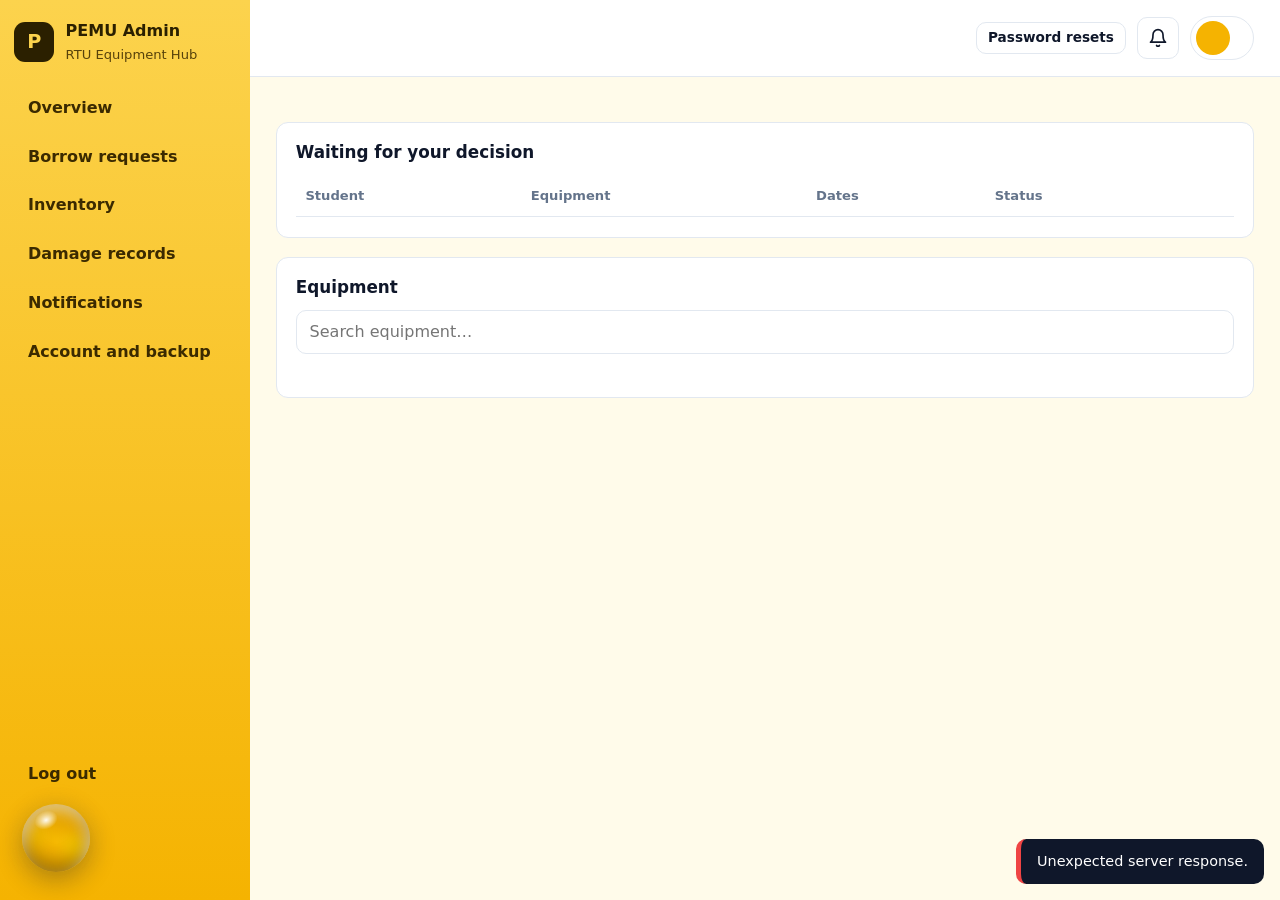
==== admin/index.html @ 4c662b3b "Initial backend for RTU Equipment Hub" ====
<!DOCTYPE html>
<html lang="en" data-api="../api/">
<head>
<meta charset="utf-8"><meta name="viewport" content="width=device-width,initial-scale=1">
<title>PEMU Admin · RTU Equipment Hub</title>
<link rel="stylesheet" href="../assets/app.css">
</head>
<body class="theme-admin" data-page="admin">
<div class="app">
  <aside class="side">
    <div class="brand"><span class="logo-mark">P</span><div><strong>PEMU Admin</strong><small>RTU Equipment Hub</small></div></div>
    <nav class="nav">
      <button data-tab="overview">Overview <span class="count" data-low-badge hidden>0</span></button>
      <button data-tab="requests">Borrow requests <span class="count" data-pending-badge hidden>0</span></button>
      <button data-tab="inventory">Inventory</button>
      <button data-tab="damage">Damage records <span class="count" data-damage-badge hidden>0</span></button>
      <button data-tab="notifications">Notifications <span class="count" data-notif-badge hidden>0</span></button>
      <button data-tab="account">Account and backup</button>
    </nav>
    <button class="nav-out" id="logout">Log out</button>
  </aside>

  <div class="main">
    <header class="top">
      <h2 id="pageTitle"></h2>
      <div class="top-r">
        <button class="btn sm" data-tab="resets">Password resets <span class="count" data-reset-badge hidden>0</span></button>
        <button class="icon-btn" data-tab="notifications" aria-label="Notifications">
          <svg viewBox="0 0 24 24" width="20" height="20" fill="none" stroke="currentColor" stroke-width="2" stroke-linecap="round" stroke-linejoin="round"><path d="M18 8a6 6 0 10-12 0c0 7-3 9-3 9h18s-3-2-3-9M13.7 21a2 2 0 01-3.4 0"/></svg>
          <span class="count" data-notif-badge hidden>0</span>
        </button>
        <button class="chip" data-tab="account" aria-label="Account details"><span class="avatar" id="avatar"></span><span id="chipId"></span></button>
      </div>
    </header>

    <div class="content">
      <section class="view" id="view-overview">
        <div class="stats" id="stats"></div>
        <div class="panel" id="lowPanel" hidden><h3>Low stock alerts</h3><ul class="alerts" id="lowList"></ul></div>
        <div class="panel"><h3>Waiting for your decision</h3><div class="table-wrap">
          <table><thead><tr><th>Student</th><th>Equipment</th><th>Dates</th><th>Status</th><th></th></tr></thead><tbody id="pendBody"></tbody></table>
        </div></div>
        <div class="panel"><h3>Equipment</h3>
          <div class="toolbar"><input id="eqSearch" type="search" placeholder="Search equipment…" aria-label="Search equipment"></div>
          <div class="cat-tabs" id="catTabs" aria-label="Filter by category"></div>
          <div id="eqGrid"></div>
        </div>
      </section>

      <section class="view" id="view-requests" hidden>
        <div class="toolbar">
          <input id="rSearch" type="search" placeholder="Search student, number or equipment…" aria-label="Search requests">
          <select id="rFilter" aria-label="Filter by status"><option value="">All statuses</option><option>Pending Approval</option><option>Approved</option><option>Rejected</option><option>Returned</option><option>Returned Damaged</option></select>
        </div>
        <div class="panel"><div class="table-wrap">
          <table><thead><tr><th>Student</th><th>Equipment</th><th>Dates</th><th>Purpose</th><th>Signed waiver</th><th>Status</th><th></th></tr></thead><tbody id="reqBody"></tbody></table>
        </div></div>
      </section>

      <section class="view" id="view-inventory" hidden>
        <div class="panel"><h3>Add equipment</h3>
          <form id="addForm" novalidate>
            <p class="muted">All fields are required, including a photo.</p><br>
            <div class="row">
              <label class="field">Name *<input id="eName" maxlength="100" required></label>
              <label class="field">Category *<select id="eCat" required><option value="">Choose a category</option><option>AV</option><option>Computing</option><option>Laboratory</option><option>Sports</option><option>Tools</option><option>Other</option></select></label>
            </div>
            <div class="row">
              <label class="field">Total units *<input id="eTotal" type="number" min="1" max="1000" value="1" required></label>
              <label class="field">Photo * (JPG, PNG or WebP)<input id="ePhoto" type="file" accept="image/jpeg,image/png,image/webp" required></label>
            </div>
            <div class="photo-prev" id="photoPrev"></div>
            <label class="field">Description *<textarea id="eDesc" maxlength="500" required></textarea></label>
            <button class="btn primary" id="addBtn">Add to inventory</button>
            <p class="form-msg" id="addMsg" role="alert"></p>
          </form>
        </div>
        <div class="panel"><h3>Current inventory</h3><div class="table-wrap">
          <table><thead><tr><th>Photo</th><th>Equipment</th><th>Category</th><th>Available</th><th>Total</th><th></th></tr></thead><tbody id="invBody"></tbody></table>
        </div></div>
      </section>

      <section class="view" id="view-damage" hidden>
        <div class="panel"><div class="table-wrap">
          <table><thead><tr><th>Recorded</th><th>Student</th><th>Equipment</th><th>Damage</th><th>Est. cost</th><th>Waiver on file</th><th>Status</th></tr></thead><tbody id="dmgBody"></tbody></table>
        </div></div>
      </section>

      <section class="view" id="view-resets" hidden>
        <div class="panel">
          <p class="muted">Students who forgot their password appear here. Generate a temporary password and give it to the student in person. They must choose their own at next login.</p><br>
          <div class="table-wrap"><table><thead><tr><th>Requested</th><th>Student</th><th>Email</th><th>Status</th><th></th></tr></thead><tbody id="resetBody"></tbody></table></div>
        </div>
      </section>

      <section class="view" id="view-notifications" hidden>
        <div class="panel">
          <div class="toolbar"><button class="btn sm" id="markRead">Mark all as read</button></div>
          <ul class="notifs" id="notifList"></ul>
        </div>
      </section>

      <section class="view" id="view-account" hidden>
        <div class="panel account">
          <span class="avatar" id="accAvatar"></span>
          <dl class="dl"><dt>Username</dt><dd class="big" id="accUser"></dd><dt>Full name</dt><dd id="accName"></dd><dt>Role</dt><dd>PEMU administrator</dd></dl>
        </div>
        <div class="panel"><h3>Database backup</h3>
          <p class="muted">Downloads a full SQL copy of students, equipment, requests, waivers and damage records. A copy is also kept in the server's <code>backups</code> folder (newest 30). Backups contain password hashes: store them safely.</p>
          <button class="btn primary" id="backupBtn">Download backup</button>
        </div>
        <div class="panel"><h3>Help and support</h3>
          <details><summary>A student forgot their password</summary><p class="muted">Open Password resets, click Generate temporary password and give it to the student in person. They must choose a new one at next login.</p></details>
          <details><summary>Adding equipment fails or the photo is rejected</summary><p class="muted">Fill in every field and pick a JPG, PNG or WebP photo (it is shrunk automatically). If it still fails, make sure the server's <code>uploads</code> folder is writable.</p></details>
          <details><summary>The page shows old data or an offline message</summary><p class="muted">Check the internet connection. The page refreshes by itself every few seconds once you are back online.</p></details>
          <details><summary>Protecting the data</summary><p class="muted">Download a backup regularly from this page. Backups contain password hashes, so store them safely.</p></details>
          <details><summary>Need a quick answer?</summary><p class="muted">Ask the assistant (the glowing orb at the bottom left), for example "Which items are low on stock?".</p></details>
        </div>
        <button class="btn danger" id="logout2">Log out</button>
        <button class="btn" id="changePw">Change password</button>
      </section>
    </div>
  </div>
</div>

<dialog id="actDialog">
  <form id="actForm" novalidate>
    <h3 id="actTitle"></h3>
    <p class="muted" id="actInfo"></p><br>
    <div id="condBox" hidden>
      <label class="check"><input type="radio" name="cond" value="good" checked><span>Returned in good condition</span></label>
      <label class="check"><input type="radio" name="cond" value="damaged"><span>Returned damaged or incomplete</span></label>
      <div id="dmgBox" hidden>
        <label class="field">What was damaged?<textarea id="dDesc" maxlength="500"></textarea></label>
        <div class="row">
          <label class="field">Severity<select id="dSev"><option>Minor</option><option>Moderate</option><option>Severe</option></select></label>
          <label class="field">Estimated cost (₱)<input id="dCost" type="number" min="0" step="0.01" value="0"></label>
        </div>
        <label class="check"><input type="checkbox" id="dUnusable"><span>Unit is unusable: remove it from inventory</span></label>
      </div>
    </div>
    <label class="field">Note to student (optional)<input id="actNote" maxlength="300"></label>
    <p class="form-msg" id="actMsg" role="alert"></p>
    <div class="dialog-foot"><button type="button" class="btn" data-close>Cancel</button><button class="btn primary" id="actSubmit">Confirm</button></div>
  </form>
</dialog>

<dialog id="tempDialog">
  <h3>Temporary password</h3>
  <p class="muted" id="tempFor"></p>
  <div class="temp" id="tempPw"></div>
  <p class="muted">Shown only once. Give it to the student privately. They will be asked to set a new password when they log in.</p>
  <div class="dialog-foot"><button type="button" class="btn primary" data-close>Done</button></div>
</dialog>

<dialog id="pwDialog">
  <form id="pwForm" novalidate>
    <h3>Change password</h3><br>
    <label class="field">Current password<input id="pwCur" type="password" autocomplete="current-password"></label>
    <label class="field">New password (10+ characters, letters and numbers)<input id="pwNew" type="password" autocomplete="new-password"></label>
    <label class="field">Confirm new password<input id="pwNew2" type="password" autocomplete="new-password"></label>
    <p class="form-msg" id="pwMsg" role="alert"></p>
    <div class="dialog-foot"><button type="button" class="btn" data-close>Cancel</button><button class="btn primary" id="pwSubmit">Save password</button></div>
  </form>
</dialog>

<dialog id="stockDialog">
  <form id="stockForm" novalidate>
    <h3 id="stockTitle">Add quantity</h3>
    <p class="muted" id="stockInfo"></p><br>
    <label class="field">Units to add<input id="stockQty" type="number" min="1" max="1000" value="1"></label>
    <p class="muted">Total and available units go up by this amount, the student catalog updates within seconds, and every active student gets a "restocked" notification.</p>
    <p class="form-msg" id="stockMsg" role="alert"></p>
    <div class="dialog-foot"><button type="button" class="btn" data-close>Cancel</button><button class="btn primary" id="stockSubmit">Add units</button></div>
  </form>
</dialog>

<dialog id="delDialog">
  <h3>Delete equipment?</h3>
  <p class="muted" id="delInfo"></p>
  <p class="form-msg" id="delMsg" role="alert"></p>
  <div class="dialog-foot"><button type="button" class="btn" data-close>Cancel</button><button type="button" class="btn danger" id="delConfirm">Yes, delete</button></div>
</dialog>

<dialog id="eqDialog" class="eq-dialog">
  <div class="thumb" id="eqPhoto"></div>
  <span class="pill" id="eqCat"></span>
  <h3 id="eqName"></h3>
  <p class="muted" id="eqDesc"></p>
  <dl class="dl" id="eqFacts"></dl>
  <p class="muted" id="eqNote"></p>
  <div class="dialog-foot"><button type="button" class="btn" data-close>Close</button><button type="button" class="btn primary" id="eqRequest" hidden>Request to borrow</button></div>
</dialog>

<div id="toasts"></div>
<script src="../assets/app.js"></script>
<script src="../assets/admin.js"></script>
<script src="../assets/chat.js"></script>
</body>
</html>
---- assets/app.css ----
:root{--ink:#0f172a;--muted:#64748b;--line:#e2e8f0;--card:#fff;--ok:#15803d;--warn:#b45309;--bad:#b91c1c;--r:12px;font-family:"Segoe UI",system-ui,-apple-system,Roboto,sans-serif}
.theme-student{--primary:#1d4ed8;--primary-dark:#1e40af;--on:#fff;--soft:#e6eeff;--page:#f3f6fd;--side:linear-gradient(180deg,#1e3a8a,#1d4ed8);--side-ink:#dbe7ff;--side-on:rgba(255,255,255,.16);--side-act:#fff}
.theme-admin{--primary:#f5b301;--primary-dark:#d99a00;--on:#2b2000;--soft:#fff3c2;--page:#fffbea;--side:linear-gradient(180deg,#fcd34d,#f5b301);--side-ink:#3b2a00;--side-on:rgba(43,32,0,.14);--side-act:#2b2000}
*{box-sizing:border-box}[hidden]{display:none!important}
body{margin:0;background:var(--page);color:var(--ink);min-height:100vh;line-height:1.45}
button,input,select,textarea{font:inherit;color:inherit}
:focus-visible{outline:3px solid var(--primary-dark);outline-offset:2px}
h1,h2,h3{margin:0;line-height:1.2}.muted{color:var(--muted)}small{font-size:.82rem}
/* buttons & fields */
.btn{border:1px solid var(--line);background:#fff;border-radius:10px;padding:.6rem 1rem;font-weight:600;cursor:pointer}
.btn:hover{border-color:var(--primary)}.btn:disabled{opacity:.55;cursor:not-allowed}
.btn.primary{background:var(--primary);color:var(--on);border-color:var(--primary)}.btn.primary:hover{background:var(--primary-dark)}
.btn.danger{color:var(--bad);border-color:#fecaca}.btn.sm{padding:.32rem .7rem;font-size:.85rem}.btn.block{width:100%}
.field{display:block;margin-bottom:.9rem;font-size:.9rem;font-weight:600}
.field input,.field select,.field textarea{display:block;width:100%;margin-top:.3rem;padding:.6rem .75rem;border:1px solid var(--line);border-radius:10px;background:#fff;font-weight:400}
.field textarea{resize:vertical;min-height:72px}.row{display:grid;grid-template-columns:1fr 1fr;gap:.8rem}
.form-msg{min-height:1.3rem;margin:.6rem 0 0;font-size:.9rem;color:var(--bad)}.form-msg.ok{color:var(--ok)}
.check{display:flex;gap:.55rem;align-items:flex-start;font-size:.92rem;margin:.7rem 0}.check input{margin-top:.25rem;accent-color:var(--primary)}
/* login */
.auth{min-height:100vh;display:grid;place-items:center;padding:1.5rem}
.auth-card{width:min(460px,100%);background:#fff;border-radius:18px;padding:2rem;box-shadow:0 18px 50px rgba(15,23,42,.12);border-top:6px solid var(--primary)}
.auth-card h1{font-size:1.6rem}.auth-card>p{margin:.25rem 0 1.4rem}
.role-switch{display:grid;grid-template-columns:1fr 1fr;gap:.7rem;margin-bottom:1.3rem}
.role-switch button{border:2px solid var(--line);background:#fff;border-radius:12px;padding:.8rem;text-align:left;cursor:pointer}
.role-switch strong{display:block}.role-switch small{color:var(--muted)}
.role-switch button.active{border-color:var(--primary);background:var(--soft)}
.auth-foot{text-align:center;margin:1.1rem 0 0;font-size:.9rem}.auth-foot a{color:var(--primary-dark);font-weight:700}
/* shell */
.app{display:grid;grid-template-columns:250px 1fr;min-height:100vh}
.side{background:var(--side);color:var(--side-ink);padding:1.2rem .9rem;display:flex;flex-direction:column;gap:1.2rem;position:sticky;top:0;height:100vh}
.brand{display:flex;gap:.7rem;align-items:center}.brand strong{display:block;color:var(--side-act)}.brand small{opacity:.85}
.logo-mark{width:40px;height:40px;border-radius:11px;background:var(--side-act);color:var(--primary);display:grid;place-items:center;font-weight:800;font-size:1.2rem}
.theme-admin .logo-mark{color:#fcd34d}
.nav{display:flex;flex-direction:column;gap:.2rem;flex:1}
.nav button,.nav-out{display:flex;justify-content:space-between;align-items:center;border:0;background:none;color:inherit;padding:.7rem .85rem;border-radius:10px;text-align:left;cursor:pointer;font-weight:600}
.nav button:hover,.nav-out:hover{background:var(--side-on)}.nav button.active{background:var(--side-on);color:var(--side-act)}
.count{background:#dc2626;color:#fff;border-radius:99px;font-size:.72rem;padding:.05rem .45rem;font-weight:700;min-width:1.2rem;text-align:center}
.main{min-width:0}.top{display:flex;justify-content:space-between;align-items:center;padding:1rem 1.6rem;background:#fff;border-bottom:1px solid var(--line);position:sticky;top:0;z-index:4}
.top h2{font-size:1.3rem}.top-r{display:flex;gap:.7rem;align-items:center}
.icon-btn{position:relative;border:1px solid var(--line);background:#fff;border-radius:10px;width:42px;height:42px;display:grid;place-items:center;cursor:pointer}
.icon-btn .count{position:absolute;top:-6px;right:-6px}
.chip{display:flex;gap:.55rem;align-items:center;border:1px solid var(--line);background:#fff;border-radius:99px;padding:.25rem .9rem .25rem .3rem;cursor:pointer;font-weight:700}
.chip:hover{border-color:var(--primary)}
.avatar{width:34px;height:34px;border-radius:50%;background:var(--primary);color:var(--on);display:grid;place-items:center;font-size:.85rem;font-weight:800}
.content{padding:1.6rem;max-width:1200px}.panel{background:var(--card);border:1px solid var(--line);border-radius:var(--r);padding:1.2rem;margin-bottom:1.2rem}
.panel h3{margin-bottom:.8rem;font-size:1.05rem}
.toolbar{display:flex;gap:.7rem;flex-wrap:wrap;margin-bottom:1.1rem}.toolbar input,.toolbar select{padding:.6rem .8rem;border:1px solid var(--line);border-radius:10px;background:#fff}.toolbar input{flex:1;min-width:200px}
/* catalog */
.grid{display:grid;grid-template-columns:repeat(auto-fill,minmax(250px,1fr));gap:1.1rem}
.eq{background:#fff;border:1px solid var(--line);border-radius:var(--r);overflow:hidden;display:flex;flex-direction:column}
.thumb{position:relative;aspect-ratio:16/9;background:var(--soft);display:grid;place-items:center;font-size:2.4rem;font-weight:800;color:var(--primary-dark)}
.thumb img{position:absolute;inset:0;width:100%;height:100%;object-fit:cover}.thumb img.broken{display:none}
.eq-body{padding:1rem;display:flex;flex-direction:column;gap:.55rem;flex:1}.eq-body p{margin:0;font-size:.88rem;color:var(--muted);flex:1}
.pill{align-self:flex-start;background:var(--soft);color:var(--ink);border-radius:99px;font-size:.75rem;padding:.12rem .6rem;font-weight:700}
progress{width:100%;height:8px;accent-color:var(--primary)}.stock{display:flex;justify-content:space-between;font-size:.84rem;font-weight:600}.stock.out{color:var(--bad)}
/* tables & badges */
.table-wrap{overflow-x:auto}table{width:100%;border-collapse:collapse;font-size:.9rem}
th,td{text-align:left;padding:.7rem .6rem;border-bottom:1px solid var(--line);vertical-align:top}th{font-size:.82rem;color:var(--muted);font-weight:700}
.actions{white-space:nowrap;display:flex;gap:.4rem}
.badge{display:inline-block;border-radius:99px;padding:.15rem .65rem;font-size:.78rem;font-weight:700;background:#f1f5f9;color:#334155}
.badge.pending-approval{background:#fef3c7;color:#92400e}.badge.approved,.badge.settled{background:#dcfce7;color:#166534}
.badge.rejected,.badge.returned-damaged,.badge.overdue,.badge.open{background:#fee2e2;color:#991b1b}.badge.returned{background:#e0e7ff;color:#3730a3}
.stats{display:grid;grid-template-columns:repeat(auto-fit,minmax(190px,1fr));gap:1rem;margin-bottom:1.2rem}
.stat{background:#fff;border:1px solid var(--line);border-left:6px solid var(--primary);border-radius:var(--r);padding:1rem}.stat b{display:block;font-size:1.9rem}.stat span{color:var(--muted);font-size:.88rem}
.empty{color:var(--muted);padding:1.2rem;text-align:center}
/* notifications & account */
.notifs{list-style:none;margin:0;padding:0}.notifs li{display:flex;gap:.8rem;padding:.9rem .4rem;border-bottom:1px solid var(--line)}
.notifs .dot{width:10px;height:10px;border-radius:50%;background:transparent;margin-top:.4rem;flex:none}.notifs .unread .dot{background:var(--primary)}
.notifs .unread p{font-weight:700}.notifs p{margin:0}.notifs time{font-size:.8rem;color:var(--muted)}
.account{display:flex;gap:1.4rem;align-items:center;flex-wrap:wrap}.account .avatar{width:84px;height:84px;font-size:1.9rem}
.dl{display:grid;grid-template-columns:150px 1fr;gap:.55rem 1rem;margin:0}.dl dt{color:var(--muted);font-size:.88rem}.dl dd{margin:0;font-weight:600}.dl .big{font-size:1.35rem}
/* dialogs, waiver, toasts, chat */
dialog{border:0;border-radius:16px;padding:1.5rem;width:min(560px,94vw);max-height:92vh;box-shadow:0 24px 60px rgba(15,23,42,.35)}dialog::backdrop{background:rgba(15,23,42,.5)}
dialog h3{margin-bottom:1rem}.dialog-foot{display:flex;justify-content:flex-end;gap:.6rem;margin-top:1rem}
.waiver{background:#f8fafc;border:1px solid var(--line);border-radius:10px;padding:.8rem;max-height:170px;overflow:auto;white-space:pre-line;font-size:.84rem;margin-bottom:.4rem}
#toasts{position:fixed;right:1rem;bottom:1rem;display:flex;flex-direction:column;gap:.5rem;z-index:50;max-width:min(380px,90vw)}
.toast{background:#0f172a;color:#fff;border-radius:10px;padding:.75rem 1rem;font-size:.9rem;border-left:5px solid var(--ok)}.toast.info{border-color:var(--primary)}.toast.err{border-color:#ef4444}
.chat-fab{position:fixed;left:1rem;bottom:1rem;z-index:20}.chat{position:fixed;left:1rem;bottom:4.2rem;width:min(330px,92vw);background:#fff;border:1px solid var(--line);border-radius:14px;box-shadow:0 16px 40px rgba(15,23,42,.2);z-index:20;padding:.9rem}
.chat-log{height:200px;overflow:auto;white-space:pre-line;font-size:.88rem;display:flex;flex-direction:column;gap:.4rem;margin-bottom:.6rem}
.chat-log div{padding:.45rem .65rem;border-radius:10px;background:#f1f5f9;max-width:90%}.chat-log .me{align-self:flex-end;background:var(--soft)}
.chat form{display:flex;gap:.4rem}.chat input{flex:1;padding:.5rem .7rem;border:1px solid var(--line);border-radius:10px}
@media(max-width:820px){.app{grid-template-columns:1fr}.side{position:sticky;top:0;z-index:6;height:auto;flex-direction:row;overflow-x:auto;padding:.6rem;gap:.5rem}.brand small,.brand div,.nav-out{display:none}.nav{flex-direction:row;flex:none}.nav button{white-space:nowrap}.top{top:58px}.row,.dl{grid-template-columns:1fr}.content{padding:1rem}}
@media(prefers-reduced-motion:no-preference){.toast{animation:in .25s ease-out}@keyframes in{from{transform:translateY(10px);opacity:0}}}
.field input.invalid{border-color:#dc2626;background:#fef2f2;box-shadow:0 0 0 3px rgba(220,38,38,.15)}
.forgot{display:block;text-align:right;margin:-.4rem 0 .9rem;font-size:.85rem;font-weight:700;color:var(--primary-dark)}
.temp{font:700 1.8rem ui-monospace,Consolas,monospace;letter-spacing:.08em;background:var(--soft);padding:.8rem;border-radius:10px;text-align:center;user-select:all;margin:.8rem 0}
.chat{width:min(400px,94vw)}.chat-log{height:300px}
.chips{display:flex;flex-wrap:wrap;gap:.35rem;margin-bottom:.6rem}.chips .btn{font-weight:500;text-align:left}
/* --- equipment cards, details dialog, categories, low-stock alerts, photo upload, offline banner --- */
.eq[data-eq]{cursor:pointer;transition:border-color .15s,box-shadow .15s,transform .15s}
.eq[data-eq]:hover{border-color:var(--primary);box-shadow:0 10px 24px rgba(15,23,42,.13);transform:translateY(-2px)}
.stock.low{color:var(--warn)}
.eq-dialog{width:min(520px,94vw);overflow:auto}
.eq-dialog .thumb{border-radius:12px;overflow:hidden;margin-bottom:1rem}
.eq-dialog h3{margin:.5rem 0 .3rem}.eq-dialog>p{margin:0}
.eq-dialog .dl{grid-template-columns:150px 1fr;margin-top:1rem}
.eq-dialog #eqNote{min-height:1.2rem;margin:.8rem 0 0;font-size:.9rem}
.mini-thumb{position:relative;width:52px;height:38px;border-radius:8px;overflow:hidden;background:var(--soft);display:grid;place-items:center;font-weight:800;color:var(--primary-dark)}
.mini-thumb img{position:absolute;inset:0;width:100%;height:100%;object-fit:cover}.mini-thumb img.broken{display:none}
.cat-tabs{display:flex;flex-wrap:wrap;gap:.45rem;margin-bottom:.4rem}
.cat-tabs button{border:1px solid var(--line);background:#fff;border-radius:99px;padding:.35rem .9rem;font-weight:600;cursor:pointer}
.cat-tabs button:hover{border-color:var(--primary)}
.cat-tabs button.active{background:var(--primary);border-color:var(--primary);color:var(--on)}
.cat-tabs small{margin-left:.4rem;opacity:.75}
.cat-head{margin:1.4rem 0 .7rem;font-size:1rem}.cat-head:first-child{margin-top:.8rem}.cat-head small{font-weight:500}
.alerts{list-style:none;margin:0;padding:0;display:grid;gap:.5rem}
.alerts li{display:flex;justify-content:space-between;align-items:center;gap:1rem;padding:.6rem .85rem;border-radius:10px;background:#fffbeb;border:1px solid #fde68a}
.alerts li.out{background:#fef2f2;border-color:#fecaca}
.photo-prev{display:flex;margin:-.3rem 0 .9rem}.photo-prev canvas{width:120px;height:auto;border-radius:10px;border:1px solid var(--line)}
.field select.invalid,.field textarea.invalid{border-color:#dc2626;background:#fef2f2;box-shadow:0 0 0 3px rgba(220,38,38,.15)}
.field input[type=file]{padding:.5rem}
details{border-bottom:1px solid var(--line);padding:.65rem 0}details:last-child{border-bottom:0}
summary{cursor:pointer;font-weight:600}details p{margin:.5rem 0 0}
.net-banner{position:fixed;top:0;left:0;right:0;z-index:60;background:#b91c1c;color:#fff;text-align:center;padding:.45rem 1rem;font-weight:600;font-size:.88rem}
/* keep "Log out" clear of the floating assistant orb (desktop sidebar only) */
@media(min-width:821px){.side{padding-bottom:6.5rem}}

.alerts li>.badge{margin-left:auto}
.eq-body .actions{margin-top:.2rem}
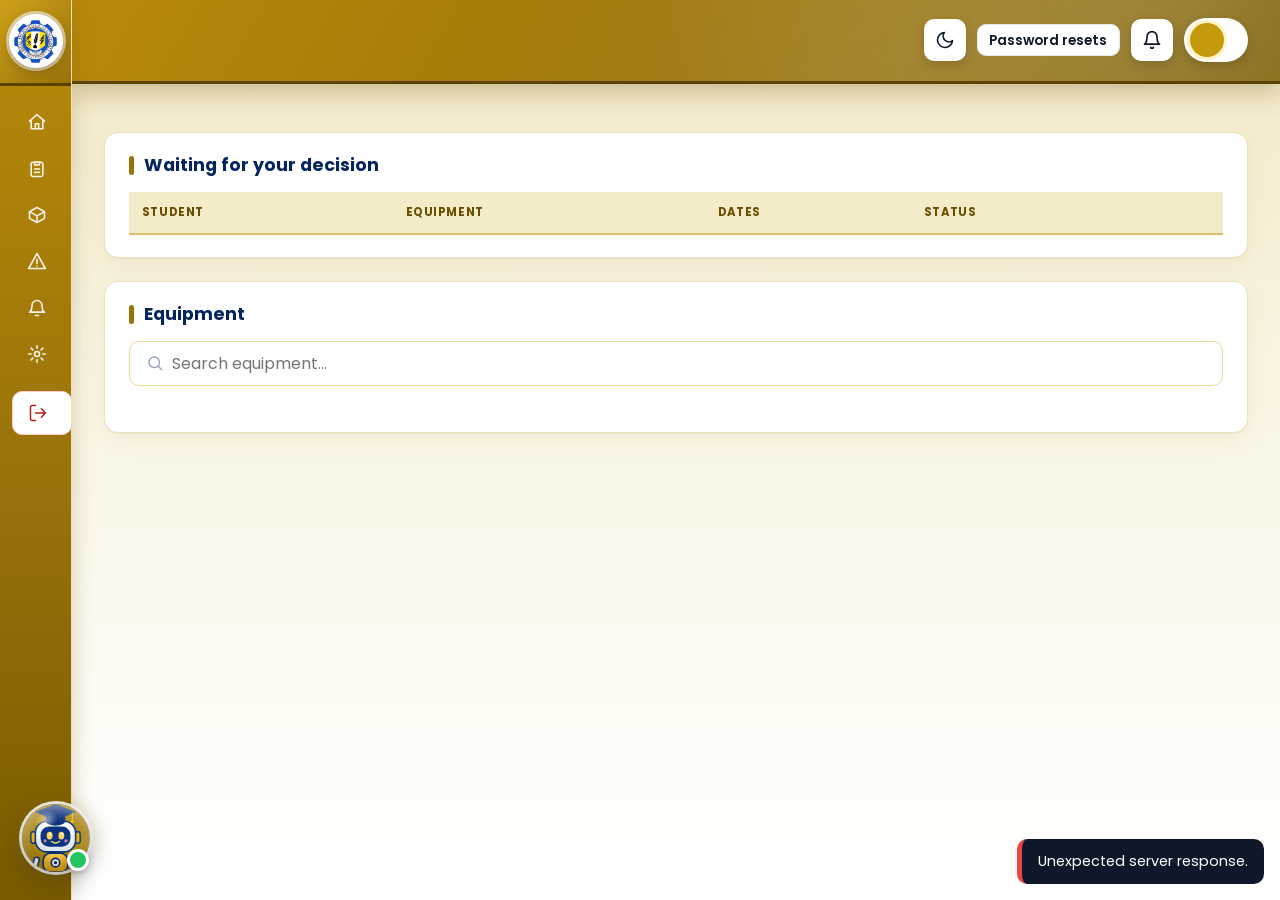
==== commit 73f452f9: "Added receipt function for Students and PEMU Admin" ====
--- a/admin/index.html
+++ b/admin/index.html
@@ -49,11 +49,11 @@
 
       <section class="view" id="view-requests" hidden>
         <div class="toolbar">
-          <input id="rSearch" type="search" placeholder="Search student, number or equipment…" aria-label="Search requests">
+          <input id="rSearch" type="search" placeholder="Search receipt no., student or equipment…" aria-label="Search requests">
           <select id="rFilter" aria-label="Filter by status"><option value="">All statuses</option><option>Pending Approval</option><option>Approved</option><option>Rejected</option><option>Returned</option><option>Returned Damaged</option></select>
         </div>
         <div class="panel"><div class="table-wrap">
-          <table><thead><tr><th>Student</th><th>Equipment</th><th>Dates</th><th>Purpose</th><th>Signed waiver</th><th>Status</th><th></th></tr></thead><tbody id="reqBody"></tbody></table>
+          <table><thead><tr><th>Receipt</th><th>Student</th><th>Equipment</th><th>Dates</th><th>Purpose</th><th>Signed waiver</th><th>Status</th><th></th></tr></thead><tbody id="reqBody"></tbody></table>
         </div></div>
       </section>
 
--- a/assets/app.css
+++ b/assets/app.css
@@ -1,3 +1,8 @@
+@import url("login-theme.css");
+@import url("admin-theme.css");
+@import url("student-theme.css");
+@import url("sidebar-slide.css");
+@import url("dark-mode.css");
 :root{--ink:#0f172a;--muted:#64748b;--line:#e2e8f0;--card:#fff;--ok:#15803d;--warn:#b45309;--bad:#b91c1c;--r:12px;font-family:"Segoe UI",system-ui,-apple-system,Roboto,sans-serif}
 .theme-student{--primary:#1d4ed8;--primary-dark:#1e40af;--on:#fff;--soft:#e6eeff;--page:#f3f6fd;--side:linear-gradient(180deg,#1e3a8a,#1d4ed8);--side-ink:#dbe7ff;--side-on:rgba(255,255,255,.16);--side-act:#fff}
 .theme-admin{--primary:#f5b301;--primary-dark:#d99a00;--on:#2b2000;--soft:#fff3c2;--page:#fffbea;--side:linear-gradient(180deg,#fcd34d,#f5b301);--side-ink:#3b2a00;--side-on:rgba(43,32,0,.14);--side-act:#2b2000}
@@ -116,4 +121,20 @@
 @media(min-width:821px){.side{padding-bottom:6.5rem}}
 
 .alerts li>.badge{margin-left:auto}
-.eq-body .actions{margin-top:.2rem}+.eq-body .actions{margin-top:.2rem}
+
+.theme-admin .side{
+  background:linear-gradient(180deg,#fcd34d 0%,#f5b301 55%,#e6a100 100%);
+  box-shadow:4px 0 18px rgba(120,80,0,.18);
+}
+
+/* Receipt */
+.receipt-no { font: 700 1.6rem/1.2 ui-monospace, Menlo, Consolas, monospace; letter-spacing: .08em; margin: .25rem 0 1rem; }
+.receipt-btn { font-family: ui-monospace, Menlo, Consolas, monospace; font-weight: 600; letter-spacing: .04em; }
+@media print {
+  body * { visibility: hidden !important; }
+  #receiptPaper, #receiptPaper * { visibility: visible !important; color: #000 !important; }
+  #receiptPaper { position: fixed; top: 0; left: 0; right: 0; padding: 24px; background: #fff !important; }
+}
+
+#receiptPaper h3 { color: #60a5fa; }
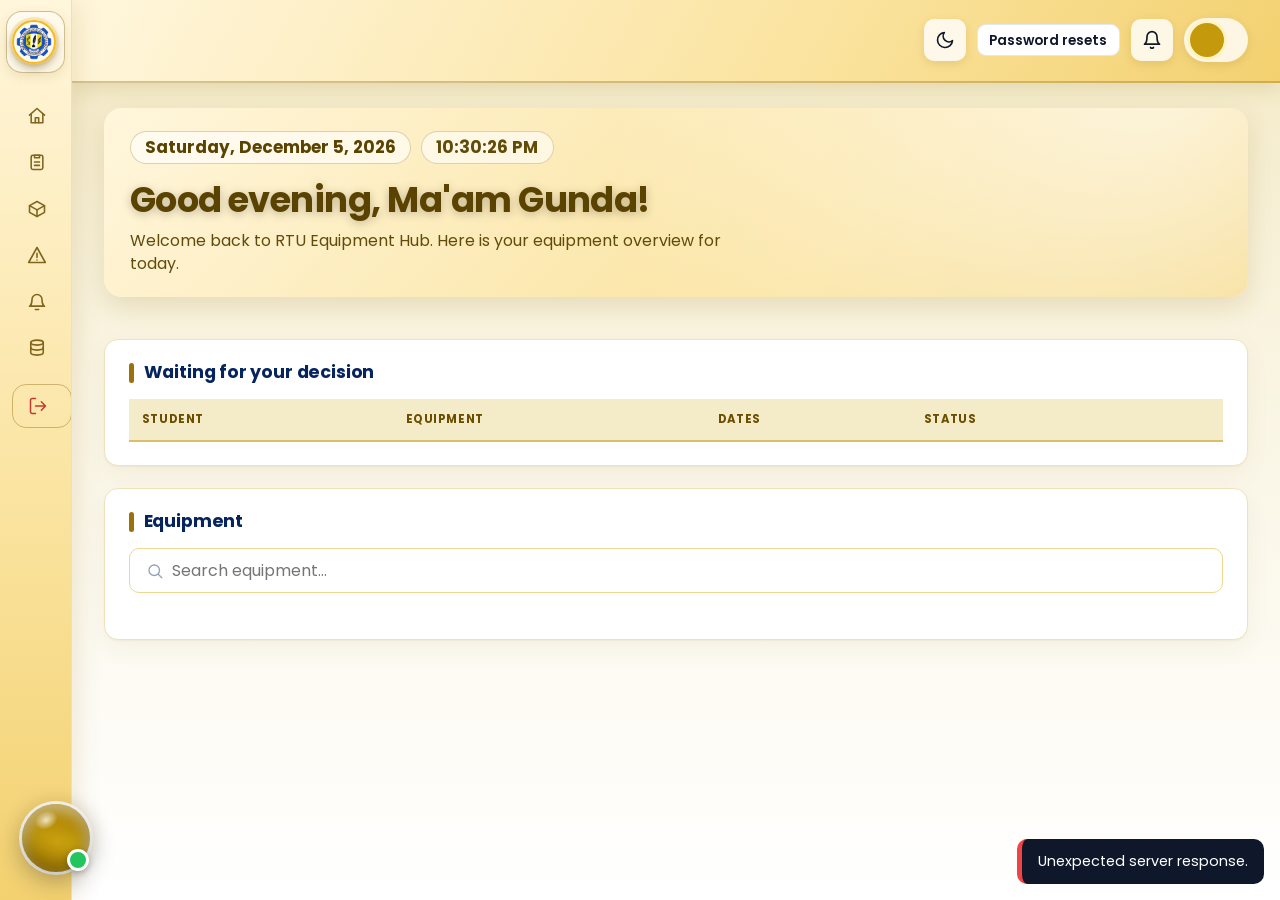
==== commit dd109a5b: "Added extra column for return time and date on admin dashboard" ====
--- a/admin/index.html
+++ b/admin/index.html
@@ -53,7 +53,7 @@
           <select id="rFilter" aria-label="Filter by status"><option value="">All statuses</option><option>Pending Approval</option><option>Approved</option><option>Rejected</option><option>Returned</option><option>Returned Damaged</option></select>
         </div>
         <div class="panel"><div class="table-wrap">
-          <table><thead><tr><th>Receipt</th><th>Student</th><th>Equipment</th><th>Dates</th><th>Purpose</th><th>Signed waiver</th><th>Status</th><th></th></tr></thead><tbody id="reqBody"></tbody></table>
+          <table><thead><tr><th>Receipt</th><th>Student</th><th>Equipment</th><th>Dates</th><th>Purpose</th><th>Signed waiver</th><th>Returned</th><th>Status</th><th></th></tr></thead><tbody id="reqBody"></tbody></table>
         </div></div>
       </section>
 
--- a/assets/app.css
+++ b/assets/app.css
@@ -1,8 +1,10 @@
+@import url("fonts.css");
 @import url("login-theme.css");
 @import url("admin-theme.css");
 @import url("student-theme.css");
 @import url("sidebar-slide.css");
 @import url("dark-mode.css");
+
 :root{--ink:#0f172a;--muted:#64748b;--line:#e2e8f0;--card:#fff;--ok:#15803d;--warn:#b45309;--bad:#b91c1c;--r:12px;font-family:"Segoe UI",system-ui,-apple-system,Roboto,sans-serif}
 .theme-student{--primary:#1d4ed8;--primary-dark:#1e40af;--on:#fff;--soft:#e6eeff;--page:#f3f6fd;--side:linear-gradient(180deg,#1e3a8a,#1d4ed8);--side-ink:#dbe7ff;--side-on:rgba(255,255,255,.16);--side-act:#fff}
 .theme-admin{--primary:#f5b301;--primary-dark:#d99a00;--on:#2b2000;--soft:#fff3c2;--page:#fffbea;--side:linear-gradient(180deg,#fcd34d,#f5b301);--side-ink:#3b2a00;--side-on:rgba(43,32,0,.14);--side-act:#2b2000}
@@ -128,13 +130,98 @@
   box-shadow:4px 0 18px rgba(120,80,0,.18);
 }
 
+
 /* Receipt */
 .receipt-no { font: 700 1.6rem/1.2 ui-monospace, Menlo, Consolas, monospace; letter-spacing: .08em; margin: .25rem 0 1rem; }
 .receipt-btn { font-family: ui-monospace, Menlo, Consolas, monospace; font-weight: 600; letter-spacing: .04em; }
-@media print {
-  body * { visibility: hidden !important; }
-  #receiptPaper, #receiptPaper * { visibility: visible !important; color: #000 !important; }
-  #receiptPaper { position: fixed; top: 0; left: 0; right: 0; padding: 24px; background: #fff !important; }
-}
-
-#receiptPaper h3 { color: #60a5fa; }+
+:root{--font:"Poppins","Segoe UI",system-ui,-apple-system,Arial,sans-serif}
+html,body,button,input,select,textarea,
+h1,h2,h3,h4,h5,h6,
+.main .top h2,.brand strong,.stat b,.cat-head,.eq-body h3,.panel h3,dialog h3,
+.orb-log::before{font-family:var(--font)!important}
+
+.row { align-items: end; }
+.consent-dialog:not([open]) { display: none; }
+
+/* ===== Data Privacy dialog (match sa login card) ===== */
+.consent-dialog {
+  width: min(92%, 520px);
+  max-height: 88vh;
+  overflow-y: auto;
+  padding: 28px 26px 24px;
+  border: 1px solid rgba(255, 255, 255, .75);
+  border-top: 4px solid #f5b800;
+  border-radius: 22px;
+  background: rgba(255, 255, 255, .82);
+  -webkit-backdrop-filter: blur(18px) saturate(1.2);
+  backdrop-filter: blur(18px) saturate(1.2);
+  box-shadow: 0 24px 60px rgba(8, 30, 95, .35);
+  color: #1b2a55;
+}
+.consent-dialog:not([open]) { display: none; }
+.consent-dialog::backdrop {
+  background: rgba(8, 30, 95, .45);
+  -webkit-backdrop-filter: blur(5px);
+  backdrop-filter: blur(5px);
+}
+
+.consent-dialog h3 {
+  margin: 0 0 18px;
+  padding-bottom: 12px;
+  text-align: center;
+  font-size: 20px;
+  font-weight: 800;
+  color: #0b2a6f;
+  position: relative;
+}
+.consent-dialog h3::after {          /* yellow underline gaya ng title sa login */
+  content: "";
+  position: absolute;
+  left: 50%; bottom: 0;
+  width: 44px; height: 3px;
+  transform: translateX(-50%);
+  border-radius: 3px;
+  background: #f5b800;
+}
+
+.consent-dialog p {
+  margin: 0 0 12px;
+  font-size: 14px;
+  line-height: 1.65;
+  color: #2a3866;
+}
+
+.consent-actions {
+  display: flex;
+  gap: 12px;
+  margin-top: 22px;
+}
+.consent-btn {
+  flex: 1;
+  padding: 13px 16px;
+  border-radius: 14px;
+  font: inherit;
+  font-size: 15px;
+  font-weight: 700;
+  cursor: pointer;
+  transition: transform .12s ease, box-shadow .12s ease, filter .12s ease;
+}
+.consent-btn.agree {
+  border: 0;
+  color: #fff;
+  background: linear-gradient(180deg, #123a8f, #0a2166);
+  box-shadow: 0 6px 16px rgba(10, 33, 102, .35);
+}
+.consent-btn.disagree {
+  color: #0b2a6f;
+  background: rgba(255, 255, 255, .7);
+  border: 1px solid rgba(11, 42, 111, .25);
+}
+.consent-btn:hover { filter: brightness(1.08); transform: translateY(-1px); }
+.consent-btn:active { transform: translateY(1px); }
+.consent-btn:focus-visible { outline: 3px solid #f5b800; outline-offset: 2px; }
+
+@media (max-width: 480px) {
+  .consent-actions { flex-direction: column-reverse; }
+}
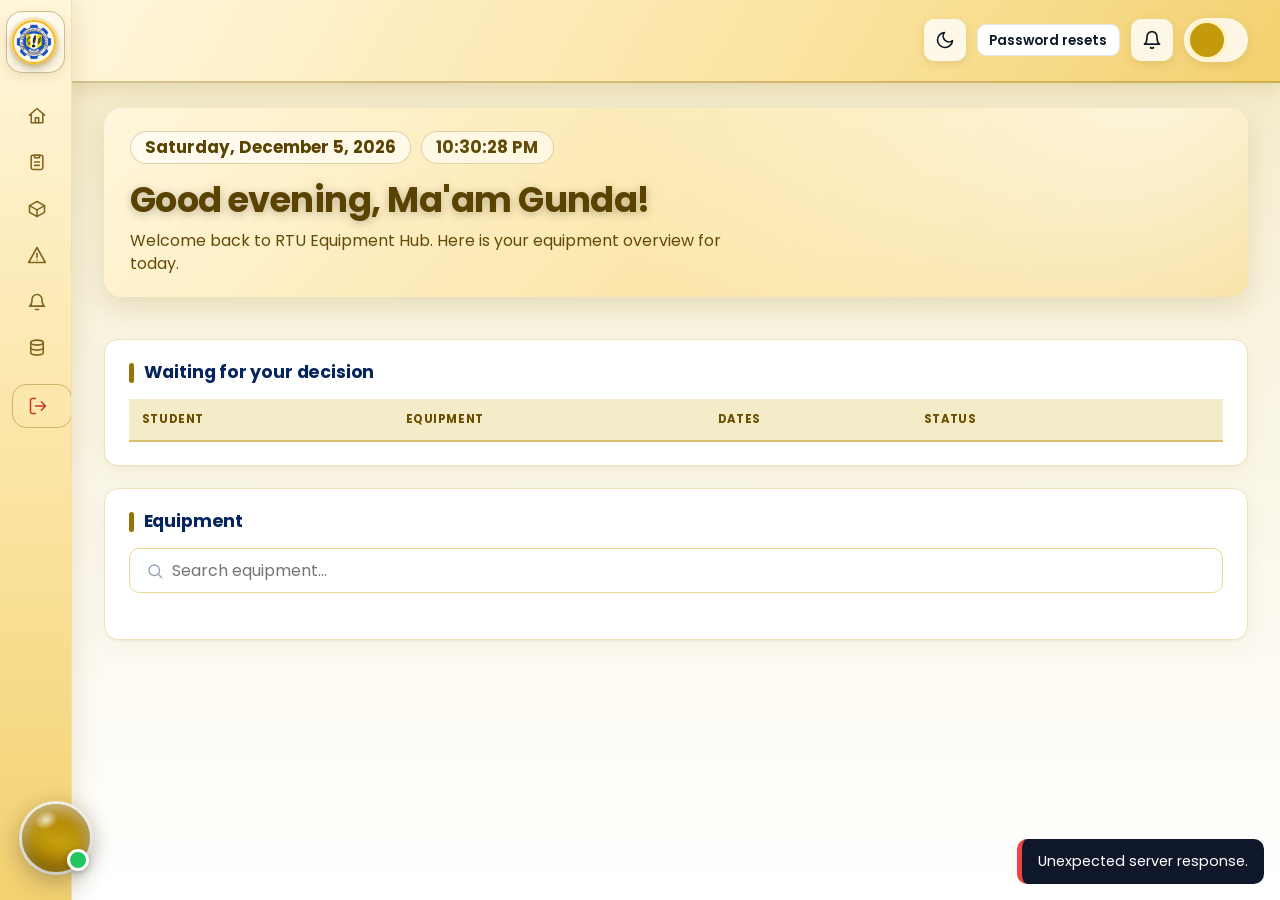
==== commit 28671c18: "Merge pull request #11 from Ian2309/docs/endpoint-comments Docs/endpoint comments" ====
--- a/admin/index.html
+++ b/admin/index.html
@@ -53,7 +53,7 @@
           <select id="rFilter" aria-label="Filter by status"><option value="">All statuses</option><option>Pending Approval</option><option>Approved</option><option>Rejected</option><option>Returned</option><option>Returned Damaged</option></select>
         </div>
         <div class="panel"><div class="table-wrap">
-          <table><thead><tr><th>Receipt</th><th>Student</th><th>Equipment</th><th>Dates</th><th>Purpose</th><th>Signed waiver</th><th>Returned</th><th>Status</th><th></th></tr></thead><tbody id="reqBody"></tbody></table>
+          <table><thead><tr><th>Receipt</th><th>Student</th><th>Equipment</th><th>Dates</th><th>Purpose</th><th>Signed waiver</th><th>Status</th><th></th></tr></thead><tbody id="reqBody"></tbody></table>
         </div></div>
       </section>
 
--- a/assets/app.css
+++ b/assets/app.css
@@ -1,3 +1,4 @@
+/* NOTE: Pure CSS stylesheet — no backend API endpoints are called in this file. */
 @import url("fonts.css");
 @import url("login-theme.css");
 @import url("admin-theme.css");
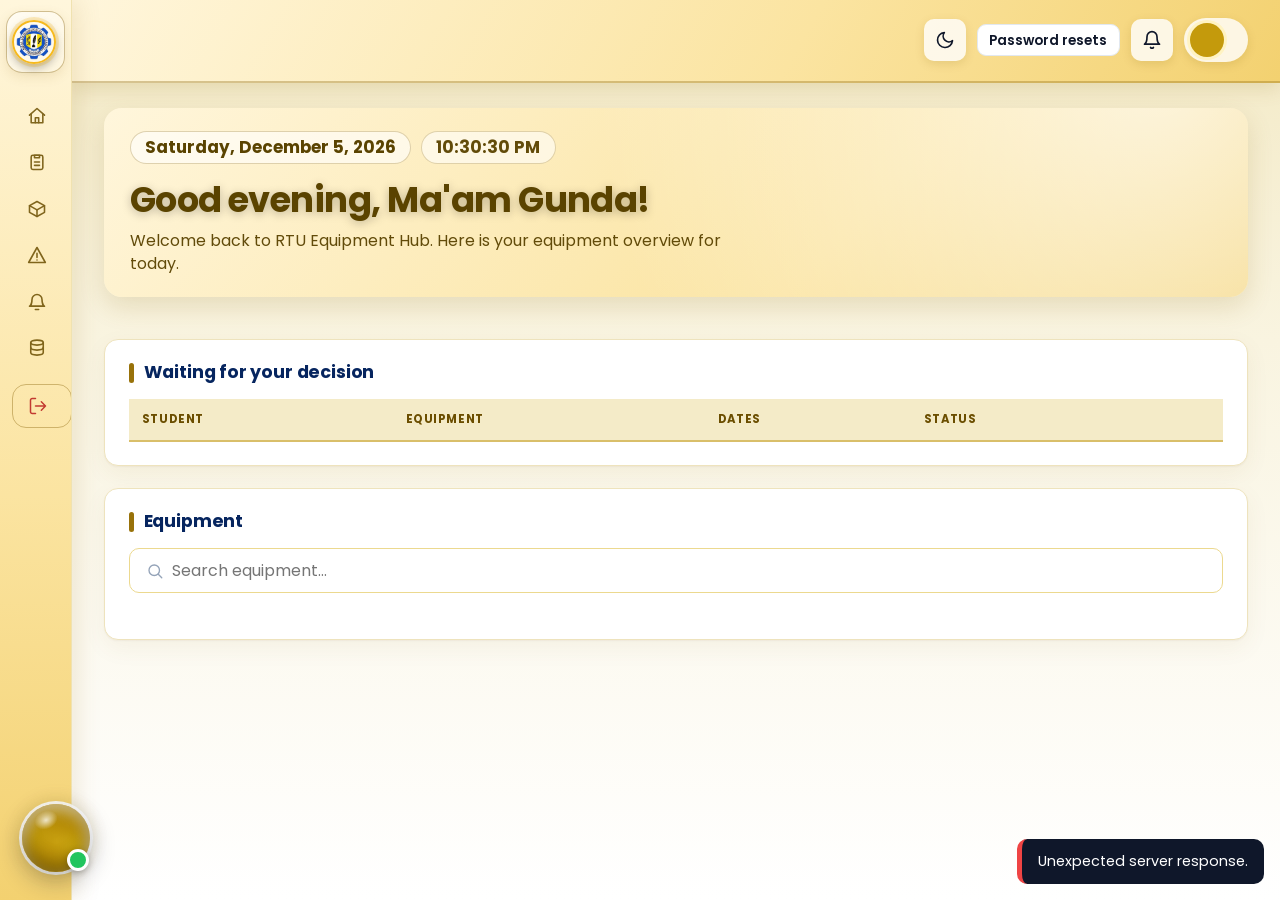
==== commit 26913063: "Added excel file backup download" ====
--- a/admin/index.html
+++ b/admin/index.html
@@ -53,7 +53,7 @@
           <select id="rFilter" aria-label="Filter by status"><option value="">All statuses</option><option>Pending Approval</option><option>Approved</option><option>Rejected</option><option>Returned</option><option>Returned Damaged</option></select>
         </div>
         <div class="panel"><div class="table-wrap">
-          <table><thead><tr><th>Receipt</th><th>Student</th><th>Equipment</th><th>Dates</th><th>Purpose</th><th>Signed waiver</th><th>Status</th><th></th></tr></thead><tbody id="reqBody"></tbody></table>
+          <table><thead><tr><th>Receipt</th><th>Student</th><th>Equipment</th><th>Dates</th><th>Purpose</th><th>Signed waiver</th><th>Returned</th><th>Status</th><th></th></tr></thead><tbody id="reqBody"></tbody></table>
         </div></div>
       </section>
 
@@ -105,10 +105,13 @@
           <span class="avatar" id="accAvatar"></span>
           <dl class="dl"><dt>Username</dt><dd class="big" id="accUser"></dd><dt>Full name</dt><dd id="accName"></dd><dt>Role</dt><dd>PEMU administrator</dd></dl>
         </div>
-        <div class="panel"><h3>Database backup</h3>
-          <p class="muted">Downloads a full SQL copy of students, equipment, requests, waivers and damage records. A copy is also kept in the server's <code>backups</code> folder (newest 30). Backups contain password hashes: store them safely.</p>
-          <button class="btn primary" id="backupBtn">Download backup</button>
-        </div>
+      <section class="card">
+         <h3>Borrowing history export</h3>
+         <p class="muted">
+         </p>
+         <button type="button" class="btn primary" id="downloadHistoryExcelBtn">
+         </button>
+        </section>
         <div class="panel"><h3>Help and support</h3>
           <details><summary>A student forgot their password</summary><p class="muted">Open Password resets, click Generate temporary password and give it to the student in person. They must choose a new one at next login.</p></details>
           <details><summary>Adding equipment fails or the photo is rejected</summary><p class="muted">Fill in every field and pick a JPG, PNG or WebP photo (it is shrunk automatically). If it still fails, make sure the server's <code>uploads</code> folder is writable.</p></details>
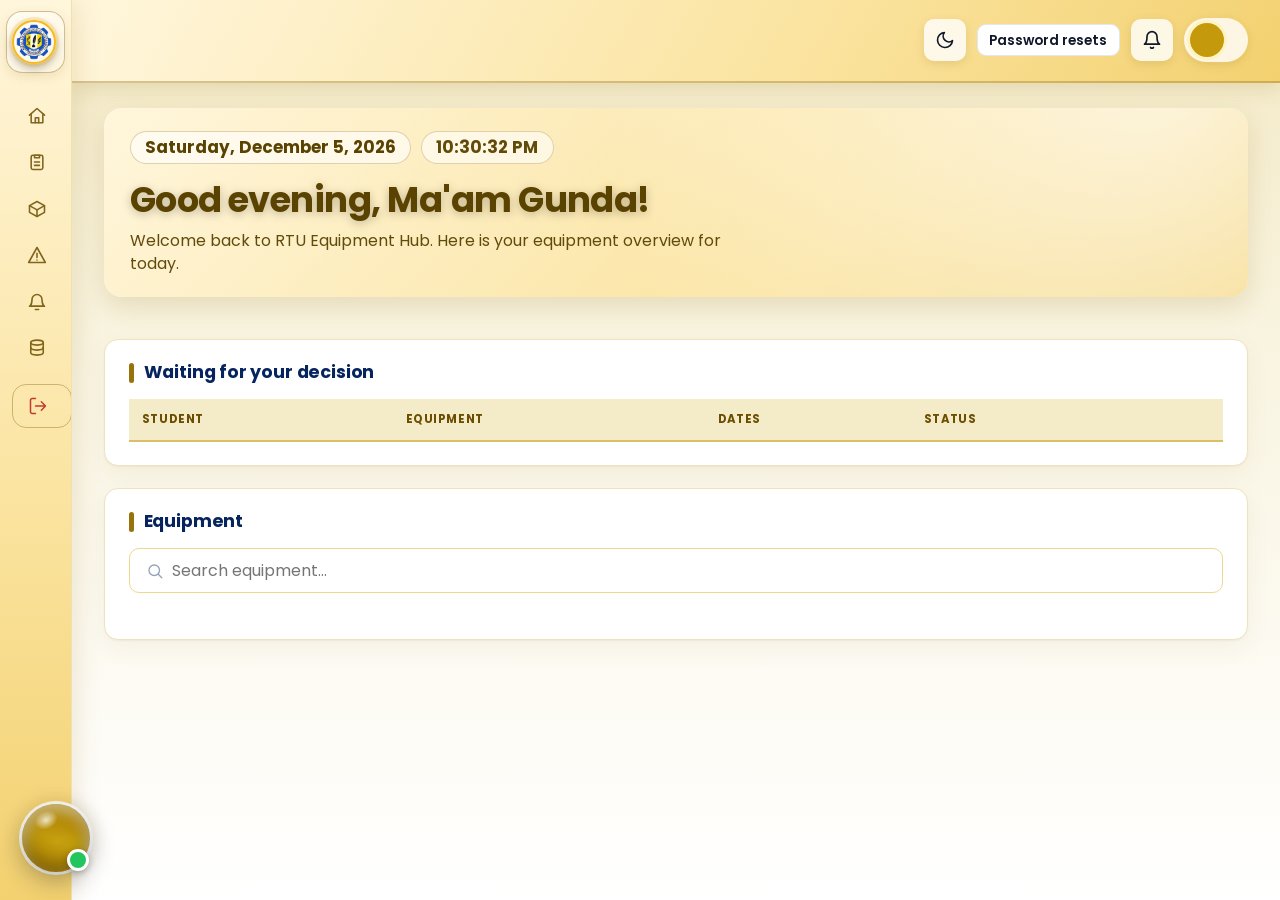
==== commit d978e7d7: "Merge branch 'main' into v1.1.5b" ====
--- a/admin/index.html
+++ b/admin/index.html
@@ -53,7 +53,7 @@
           <select id="rFilter" aria-label="Filter by status"><option value="">All statuses</option><option>Pending Approval</option><option>Approved</option><option>Rejected</option><option>Returned</option><option>Returned Damaged</option></select>
         </div>
         <div class="panel"><div class="table-wrap">
-          <table><thead><tr><th>Receipt</th><th>Student</th><th>Equipment</th><th>Dates</th><th>Purpose</th><th>Signed waiver</th><th>Returned</th><th>Status</th><th></th></tr></thead><tbody id="reqBody"></tbody></table>
+          <table><thead><tr><th>Receipt</th><th>Student</th><th>Equipment</th><th>Dates</th><th>Purpose</th><th>Signed waiver</th><th>Status</th><th></th></tr></thead><tbody id="reqBody"></tbody></table>
         </div></div>
       </section>
 
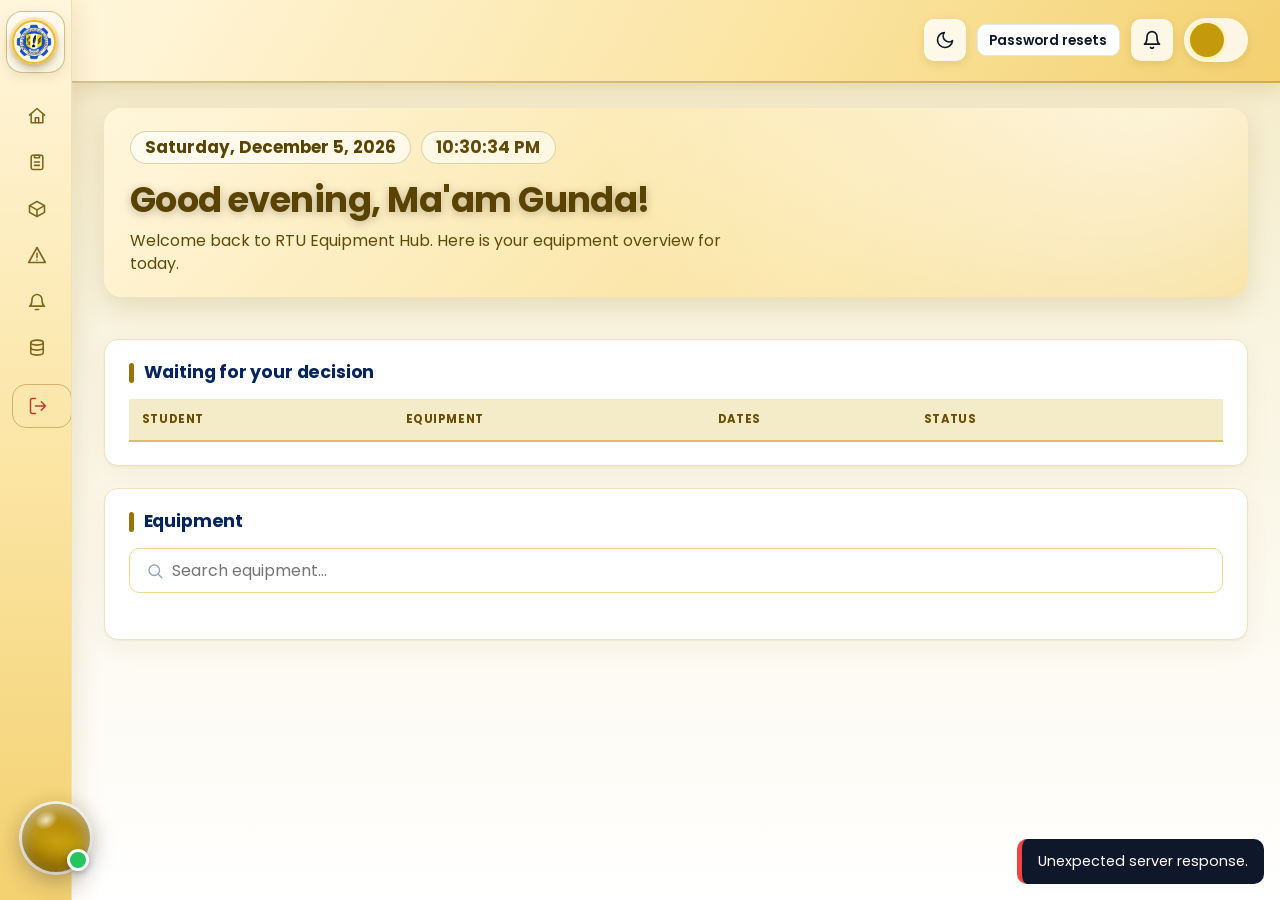
==== commit e6c488fd: "Excel file backup added" ====
--- a/admin/index.html
+++ b/admin/index.html
@@ -15,7 +15,7 @@
       <button data-tab="inventory">Inventory</button>
       <button data-tab="damage">Damage records <span class="count" data-damage-badge hidden>0</span></button>
       <button data-tab="notifications">Notifications <span class="count" data-notif-badge hidden>0</span></button>
-      <button data-tab="account">Account and backup</button>
+      <button data-tab="account">Account and reports</button>
     </nav>
     <button class="nav-out" id="logout">Log out</button>
   </aside>
@@ -105,18 +105,15 @@
           <span class="avatar" id="accAvatar"></span>
           <dl class="dl"><dt>Username</dt><dd class="big" id="accUser"></dd><dt>Full name</dt><dd id="accName"></dd><dt>Role</dt><dd>PEMU administrator</dd></dl>
         </div>
-      <section class="card">
-         <h3>Borrowing history export</h3>
-         <p class="muted">
-         </p>
-         <button type="button" class="btn primary" id="downloadHistoryExcelBtn">
-         </button>
-        </section>
+        <div class="panel"><h3>Equipment borrowing history</h3>
+          <p class="muted">Download an Excel report of all equipment borrowing requests, including student details, equipment, borrowing dates, request status, and return information. The report does not include passwords or other login credentials.</p>
+          <button class="btn primary" id="historyExportBtn">Download Excel report</button>
+        </div>
         <div class="panel"><h3>Help and support</h3>
           <details><summary>A student forgot their password</summary><p class="muted">Open Password resets, click Generate temporary password and give it to the student in person. They must choose a new one at next login.</p></details>
           <details><summary>Adding equipment fails or the photo is rejected</summary><p class="muted">Fill in every field and pick a JPG, PNG or WebP photo (it is shrunk automatically). If it still fails, make sure the server's <code>uploads</code> folder is writable.</p></details>
           <details><summary>The page shows old data or an offline message</summary><p class="muted">Check the internet connection. The page refreshes by itself every few seconds once you are back online.</p></details>
-          <details><summary>Protecting the data</summary><p class="muted">Download a backup regularly from this page. Backups contain password hashes, so store them safely.</p></details>
+          <details><summary>Exporting borrowing history</summary><p class="muted">Use Download Excel report to save a spreadsheet of all recorded borrowing requests. Open the .xlsx file in Microsoft Excel or Google Sheets.</p></details>
           <details><summary>Need a quick answer?</summary><p class="muted">Ask the assistant (the glowing orb at the bottom left), for example "Which items are low on stock?".</p></details>
         </div>
         <button class="btn danger" id="logout2">Log out</button>
